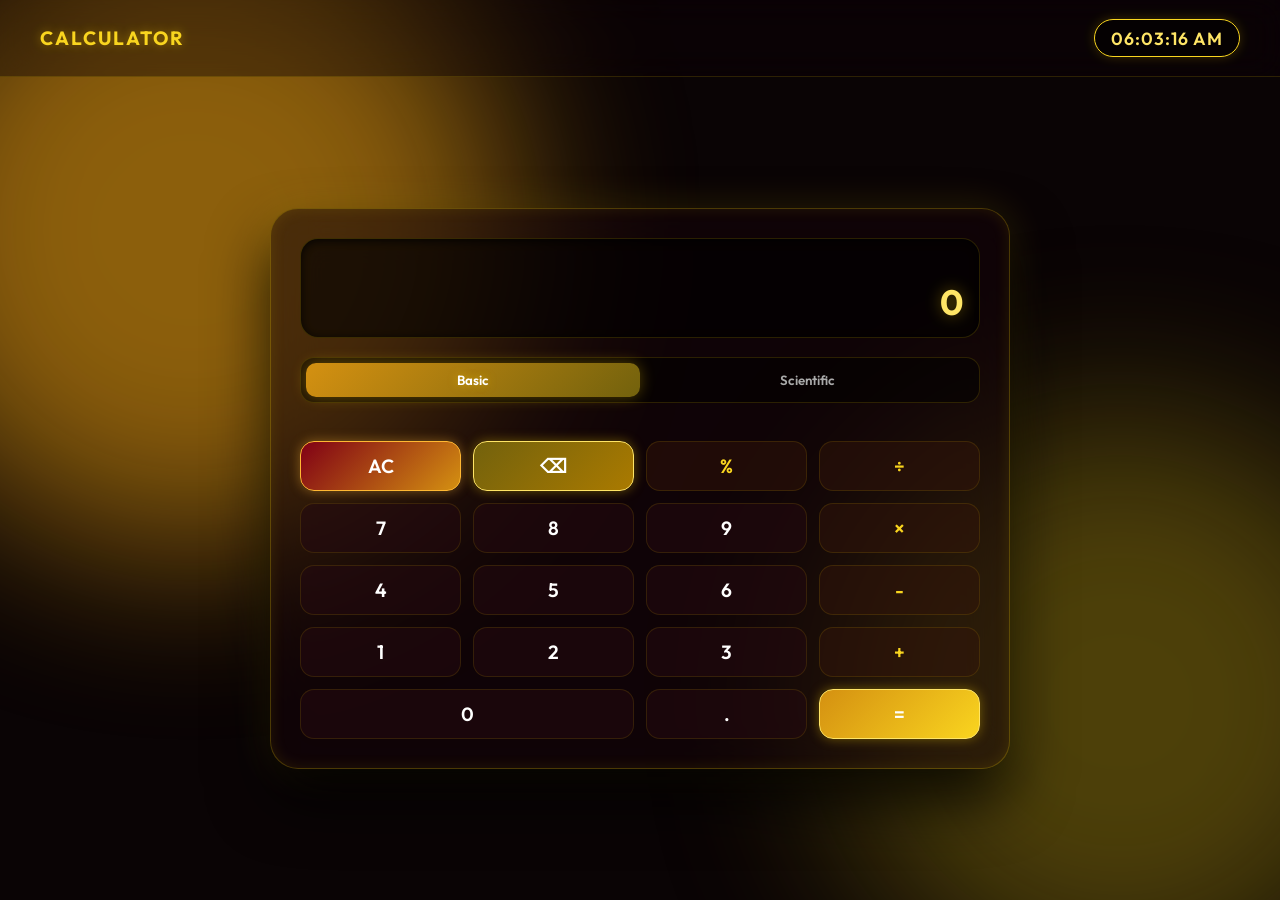
==== index.html @ 76dc109c "Refactor HTML structure and attributes in calculator Updated input attributes for expression line an" ====
<!DOCTYPE html>
<html lang="en">
<head>
  <meta charset="UTF-8" />
  <meta name="viewport" content="width=device-width, initial-scale=1.0, maximum-scale=1.0, user-scalable=no" />
  <title>Calculator</title>
  <link rel="stylesheet" href="cal_style.css" />
  <link href="https://fonts.googleapis.com/css2?family=Outfit:wght@300;400;600;700&display=swap" rel="stylesheet" />
</head>
<body>

  <!-- Animated Ambient Aura Background -->
  <div class="aura-bg">
    <div class="orb orb-1"></div>
    <div class="orb orb-2"></div>
  </div>

  <!-- Interactive Outside Cursor Glow Light -->
  <div class="cursor-glow" id="cursor-glow"></div>

  <!-- Top Bar with Live Clock -->
  <header class="top-bar">
    <div class="brand">CALCULATOR</div>
    <div id="live-clock" class="clock-display">00:00:00 AM</div>
  </header>

  <!-- Main Calculator Wrapper -->
  <main class="calc-wrapper">
    <div class="calculator-card" id="calculator">

      <!-- Display Screen (scrollable) -->
      <div class="display-container" id="display-container">
        <div class="history-panel" id="history-panel"></div>
        <div class="expression-line" id="expression" contenteditable="false" inputmode="none"></div>
        <div class="result-line" id="result">0</div>
      </div>

      <!-- Mode Selector -->
      <div class="mode-bar">
        <button class="mode-btn active" id="mode-basic-btn">
          <span>Basic</span>
        </button>
        <button class="mode-btn" id="mode-trig-btn">
          <span>Scientific</span>
        </button>
      </div>

      <!-- Scientific Panel -->
      <div class="keypad extended-keypad hidden" id="scientific-panel">
        <button class="btn btn-sci" data-fn="sin">sin</button>
        <button class="btn btn-sci" data-fn="cos">cos</button>
        <button class="btn btn-sci" data-fn="tan">tan</button>
        <button class="btn btn-sci" data-fn="log">log</button>
        <button class="btn btn-sci" data-fn="ln">ln</button>
        <button class="btn btn-sci" data-val="^">x^y</button>
        <button class="btn btn-sci" data-val="π">π</button>
        <button class="btn btn-sci" data-fn="sqrt">√</button>
      </div>

      <!-- Main Keypad -->
      <div class="keypad main-keypad">
        <button class="btn btn-clear-all glow-red" id="btn-ac">AC</button>
        <button class="btn btn-clear-one glow-gold" id="btn-ce">⌫</button>
        <button class="btn btn-op" data-val="%">%</button>
        <button class="btn btn-op" data-val="÷">÷</button>

        <button class="btn btn-num" data-val="7">7</button>
        <button class="btn btn-num" data-val="8">8</button>
        <button class="btn btn-num" data-val="9">9</button>
        <button class="btn btn-op" data-val="×">×</button>

        <button class="btn btn-num" data-val="4">4</button>
        <button class="btn btn-num" data-val="5">5</button>
        <button class="btn btn-num" data-val="6">6</button>
        <button class="btn btn-op" data-val="-">-</button>

        <button class="btn btn-num" data-val="1">1</button>
        <button class="btn btn-num" data-val="2">2</button>
        <button class="btn btn-num" data-val="3">3</button>
        <button class="btn btn-op" data-val="+">+</button>

        <button class="btn btn-num span-2" data-val="0">0</button>
        <button class="btn btn-num" data-val=".">.</button>
        <button class="btn btn-equals glow-gold" id="btn-equals">=</button>
      </div>

    </div>
  </main>

  <script src="cal_script.js"></script>
</body>
</html>
---- cal_style.css ----
:root {
  --hue-gold: 45;
  --hue-rainbow: 0;

  --bg-dark: #0a0405;
  --gold-primary: hsl(var(--hue-gold), 95%, 55%);
  --gold-glow: hsl(var(--hue-gold), 100%, 70%);
  --gold-dark: hsl(var(--hue-gold), 80%, 25%);
  --rainbow-color: hsl(var(--hue-rainbow), 85%, 45%);

  --glass-bg: rgba(20, 5, 10, 0.55);
  --glass-border: rgba(255, 215, 0, 0.25);
  --btn-bg: rgba(35, 10, 15, 0.6);
  --btn-hover: rgba(75, 18, 30, 0.85);

  --ease-spring: cubic-bezier(0.175, 0.885, 0.32, 1.275);
  --ease-smooth: cubic-bezier(0.16, 1, 0.3, 1);
}

* {
  margin: 0;
  padding: 0;
  box-sizing: border-box;
  font-family: 'Outfit', sans-serif;
  user-select: none;
  transition: border-color 0.8s ease, color 0.8s ease, box-shadow 0.8s ease;
}

body {
  min-height: 100vh;
  background-color: var(--bg-dark);
  color: #fff;
  display: flex;
  flex-direction: column;
  overflow: hidden;
  position: relative;
}

.cursor-glow {
  position: fixed;
  top: 0;
  left: 0;
  width: 450px;
  height: 450px;
  background: radial-gradient(
    circle,
    hsla(var(--hue-gold), 100%, 60%, 0.35) 0%,
    hsla(var(--hue-rainbow), 90%, 50%, 0.18) 40%,
    transparent 70%
  );
  border-radius: 50%;
  pointer-events: none;
  z-index: 1;
  transform: translate(-50%, -50%);
  opacity: 0;
  filter: blur(25px);
  will-change: transform, opacity, background;
  transition: opacity 0.4s var(--ease-smooth);
}

.cursor-glow.visible {
  opacity: 1;
}

.aura-bg {
  position: absolute;
  top: 0;
  left: 0;
  width: 100vw;
  height: 100vh;
  overflow: hidden;
  z-index: 0;
  pointer-events: none;
}

.orb {
  position: absolute;
  border-radius: 50%;
  filter: blur(90px);
  opacity: 0.65;
  will-change: transform, background;
  transition: background 1s ease;
}

.orb-1 {
  width: 50vw;
  height: 50vw;
  background: var(--rainbow-color);
  top: -10%;
  left: -10%;
  animation: floatOrb1 18s ease-in-out infinite alternate;
}

.orb-2 {
  width: 45vw;
  height: 45vw;
  background: var(--gold-dark);
  bottom: -10%;
  right: -10%;
  animation: floatOrb2 22s ease-in-out infinite alternate;
}

@keyframes floatOrb1 {
  0% { transform: translate(0, 0) scale(1); }
  50% { transform: translate(15%, 15%) scale(1.1); }
  100% { transform: translate(-5%, 20%) scale(0.95); }
}

@keyframes floatOrb2 {
  0% { transform: translate(0, 0) scale(1); }
  50% { transform: translate(-15%, -15%) scale(1.15); }
  100% { transform: translate(10%, -10%) scale(0.9); }
}

.top-bar {
  display: flex;
  justify-content: space-between;
  align-items: center;
  padding: 1.2rem 2.5rem;
  width: 100%;
  background: rgba(10, 0, 5, 0.4);
  backdrop-filter: blur(16px);
  border-bottom: 1px solid rgba(255, 215, 0, 0.15);
  position: relative;
  z-index: 10;
  animation: slideDown 0.8s var(--ease-smooth);
}

@keyframes slideDown {
  from { transform: translateY(-100%); opacity: 0; }
  to { transform: translateY(0); opacity: 1; }
}

.brand {
  font-weight: 700;
  letter-spacing: 2px;
  color: var(--gold-primary);
  font-size: 1.2rem;
  text-shadow: 0 0 10px rgba(255, 215, 0, 0.4);
}

.clock-display {
  font-weight: 600;
  font-size: 1.1rem;
  color: var(--gold-glow);
  background: rgba(0, 0, 0, 0.4);
  padding: 0.4rem 1rem;
  border-radius: 20px;
  border: 1px solid var(--gold-primary);
  box-shadow: 0 0 12px rgba(255, 215, 0, 0.2);
  letter-spacing: 1px;
}

.calc-wrapper {
  flex: 1;
  display: flex;
  justify-content: center;
  align-items: center;
  padding: 1.5rem;
  position: relative;
  z-index: 5;
}

.calculator-card {
  background: var(--glass-bg);
  backdrop-filter: blur(25px);
  border: 1px solid var(--glass-border);
  border-radius: 28px;
  padding: 1.8rem;
  box-shadow: 0 30px 60px rgba(0, 0, 0, 0.85),
              0 0 40px rgba(255, 215, 0, 0.15),
              inset 0 0 15px rgba(255, 215, 0, 0.1);
  display: flex;
  flex-direction: column;
  gap: 1.2rem;
  will-change: transform, height;
  transition: height 0.5s var(--ease-spring), transform 0.5s var(--ease-spring);
  animation: popIn 0.9s var(--ease-spring) forwards;
}

@keyframes popIn {
  from { opacity: 0; transform: scale(0.85) translateY(30px); }
  to { opacity: 1; transform: scale(1) translateY(0); }
}

@media (min-width: 769px) {
  .calculator-card {
    aspect-ratio: 16 / 9;
    width: 740px;
    max-height: 85vh;
  }
}

@media (max-width: 768px) {
  .calculator-card {
    aspect-ratio: 9 / 16;
    width: 100%;
    max-width: 380px;
    padding: 1.2rem;
  }
}

.display-container {
  background: rgba(0, 0, 0, 0.6);
  border-radius: 18px;
  padding: 0.8rem 1rem;
  border: 1px solid rgba(255, 215, 0, 0.15);
  display: flex;
  flex-direction: column;
  justify-content: flex-end;
  align-items: flex-end;
  height: 100px;
  overflow-y: auto;
  box-shadow: inset 0 2px 10px rgba(0, 0, 0, 0.8);
  word-break: break-all;
  scroll-behavior: smooth;
}

.display-container::-webkit-scrollbar {
  width: 4px;
}
.display-container::-webkit-scrollbar-track {
  background: transparent;
}
.display-container::-webkit-scrollbar-thumb {
  background: rgba(255, 215, 0, 0.25);
  border-radius: 4px;
}

.history-panel {
  width: 100%;
  display: flex;
  flex-direction: column;
  align-items: flex-end;
  gap: 2px;
  margin-bottom: 6px;
  flex-shrink: 0;
}

.history-item {
  font-size: 0.8rem;
  color: rgba(255, 255, 255, 0.45);
  padding: 1px 4px;
  border-radius: 4px;
  background: rgba(255, 215, 0, 0.05);
  max-width: 100%;
  text-align: right;
  word-break: break-all;
}

/* Expression line – now editable with a visible caret */
.expression-line {
  font-size: 1rem;
  color: rgba(255, 255, 255, 0.6);
  min-height: 1.2rem;
  margin-bottom: 0.3rem;
  width: 100%;
  text-align: right;
  flex-shrink: 0;
  outline: none;
  caret-color: var(--gold-glow);
  word-break: break-all;
  white-space: pre-wrap;
}

.result-line {
  font-size: 2.2rem;
  font-weight: 700;
  color: var(--gold-glow);
  text-shadow: 0 0 15px rgba(255, 215, 0, 0.4);
  transition: transform 0.2s var(--ease-spring);
  width: 100%;
  text-align: right;
  flex-shrink: 0;
}

.mode-bar {
  display: flex;
  position: relative;
  background: rgba(0, 0, 0, 0.5);
  padding: 5px;
  border-radius: 14px;
  border: 1px solid rgba(255, 215, 0, 0.15);
}

.mode-btn {
  flex: 1;
  padding: 0.55rem;
  border: none;
  background: transparent;
  color: #aaa;
  font-weight: 600;
  border-radius: 10px;
  cursor: pointer;
  position: relative;
  z-index: 2;
  transition: color 0.4s var(--ease-smooth);
}

.mode-btn.active {
  color: #fff;
  text-shadow: 0 0 8px rgba(255, 215, 0, 0.5);
}

.mode-bar::before {
  content: '';
  position: absolute;
  top: 5px;
  left: 5px;
  width: calc(50% - 5px);
  height: calc(100% - 10px);
  background: linear-gradient(135deg, var(--rainbow-color), var(--gold-dark));
  border-radius: 10px;
  box-shadow: 0 0 15px rgba(255, 215, 0, 0.3);
  transition: transform 0.45s var(--ease-spring), background 1s ease;
  z-index: 1;
}

.mode-bar.trig-active::before {
  transform: translateX(100%);
}

.keypad {
  display: grid;
  gap: 0.75rem;
}

.main-keypad {
  grid-template-columns: repeat(4, 1fr);
  flex: 1;
}

.extended-keypad {
  grid-template-columns: repeat(4, 1fr);
  transition: all 0.5s var(--ease-spring);
  max-height: 200px;
  opacity: 1;
  transform: translateY(0) scaleY(1);
  transform-origin: top;
}

.extended-keypad.hidden {
  max-height: 0;
  opacity: 0;
  transform: translateY(-15px) scaleY(0.8);
  padding: 0;
  margin: 0;
  pointer-events: none;
  overflow: hidden;
}

.btn {
  background: var(--btn-bg);
  border: 1px solid rgba(255, 215, 0, 0.12);
  color: #fff;
  font-size: 1.2rem;
  font-weight: 600;
  border-radius: 14px;
  cursor: pointer;
  display: flex;
  justify-content: center;
  align-items: center;
  min-height: 50px;
  position: relative;
  overflow: hidden;
  will-change: transform, box-shadow;
  transition: transform 0.3s var(--ease-spring),
              box-shadow 0.3s var(--ease-smooth),
              background 0.5s ease,
              border-color 0.5s ease;
}

.btn:hover {
  transform: translateY(-4px) scale(1.04);
  background: var(--btn-hover);
  border-color: var(--gold-primary);
  box-shadow: 0 10px 20px rgba(0, 0, 0, 0.5),
              0 0 15px rgba(255, 215, 0, 0.35);
}

.btn:active {
  transform: translateY(2px) scale(0.95);
  transition: transform 0.08s ease-out;
}

.ripple {
  position: absolute;
  border-radius: 50%;
  background: rgba(255, 255, 255, 0.45);
  transform: scale(0);
  animation: rippleAnim 0.6s linear;
  pointer-events: none;
}

@keyframes rippleAnim {
  to { transform: scale(4); opacity: 0; }
}

.btn-op {
  color: var(--gold-primary);
  background: rgba(50, 20, 10, 0.5);
}

.btn-sci {
  font-size: 0.95rem;
  color: #e0d0b0;
  background: rgba(30, 10, 20, 0.6);
}

.glow-red {
  background: linear-gradient(135deg, #800015, var(--rainbow-color));
  border-color: hsl(var(--hue-rainbow), 100%, 60%);
  color: #fff;
  box-shadow: 0 0 12px hsla(var(--hue-rainbow), 100%, 60%, 0.4);
}

.glow-red:hover {
  box-shadow: 0 0 25px hsla(var(--hue-rainbow), 100%, 70%, 0.9),
              0 0 40px hsla(var(--hue-rainbow), 100%, 60%, 0.5);
}

.glow-gold {
  background: linear-gradient(135deg, var(--gold-dark), #aa7a00);
  border-color: var(--gold-glow);
  color: #fff;
  box-shadow: 0 0 12px rgba(255, 215, 0, 0.35);
}

.glow-gold:hover {
  box-shadow: 0 0 25px rgba(255, 215, 0, 0.9),
              0 0 40px rgba(255, 215, 0, 0.5);
}

.btn-equals {
  grid-column: span 1;
  background: linear-gradient(135deg, var(--rainbow-color), var(--gold-primary));
  color: #fff;
}

.span-2 {
  grid-column: span 2;
}

.bump {
  animation: resultBump 0.35s var(--ease-spring);
}

@keyframes resultBump {
  0% { transform: scale(1); }
  50% { transform: scale(1.12); }
  100% { transform: scale(1); }
}
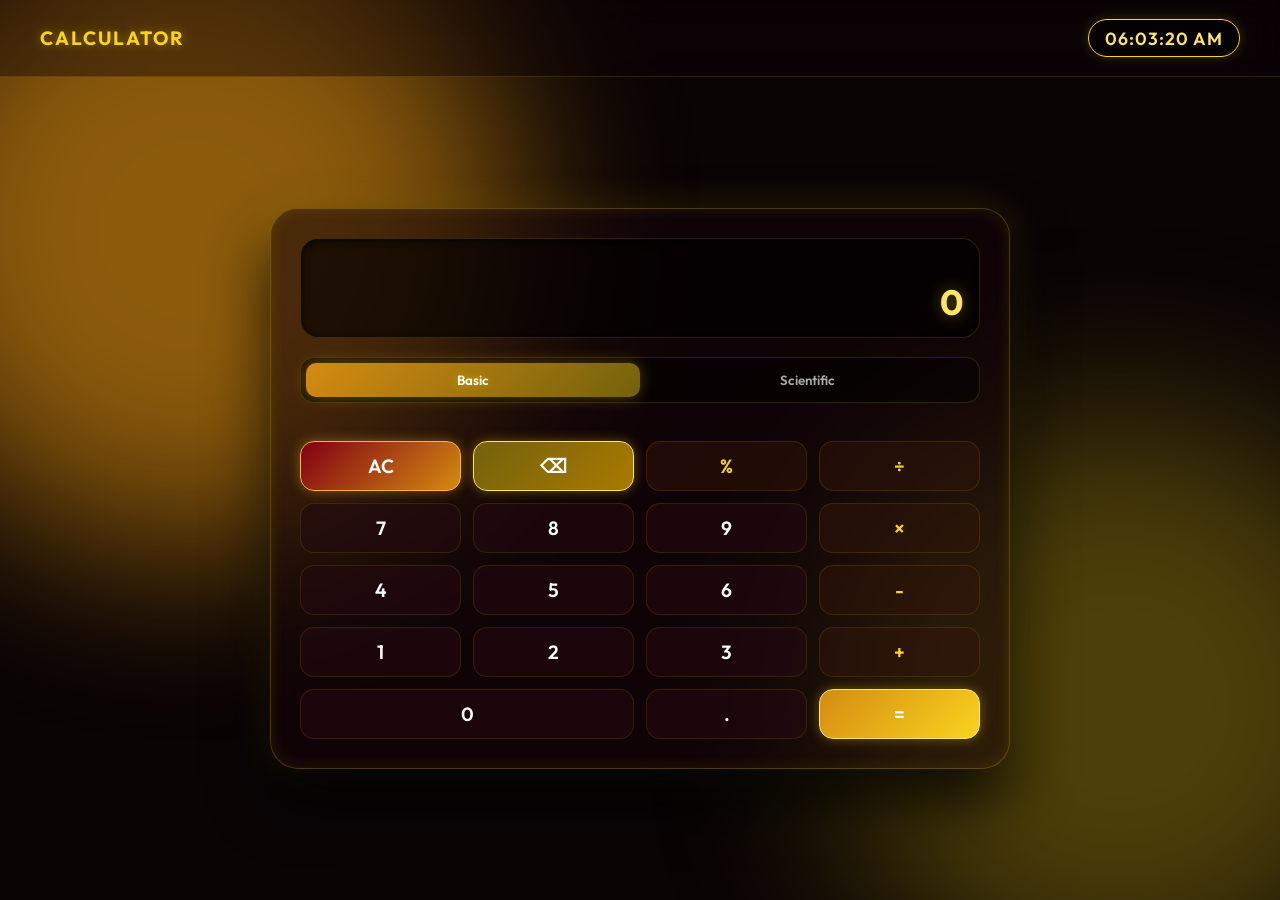
==== commit f9171166: "Fix HTML formatting and ensure proper structure" ====
--- a/index.html
+++ b/index.html
@@ -37,51 +37,51 @@
 
       <!-- Mode Selector -->
       <div class="mode-bar">
-        <button class="mode-btn active" id="mode-basic-btn">
+        <button class="mode-btn active" id="mode-basic-btn" type="button">
           <span>Basic</span>
         </button>
-        <button class="mode-btn" id="mode-trig-btn">
+        <button class="mode-btn" id="mode-trig-btn" type="button">
           <span>Scientific</span>
         </button>
       </div>
 
       <!-- Scientific Panel -->
       <div class="keypad extended-keypad hidden" id="scientific-panel">
-        <button class="btn btn-sci" data-fn="sin">sin</button>
-        <button class="btn btn-sci" data-fn="cos">cos</button>
-        <button class="btn btn-sci" data-fn="tan">tan</button>
-        <button class="btn btn-sci" data-fn="log">log</button>
-        <button class="btn btn-sci" data-fn="ln">ln</button>
-        <button class="btn btn-sci" data-val="^">x^y</button>
-        <button class="btn btn-sci" data-val="π">π</button>
-        <button class="btn btn-sci" data-fn="sqrt">√</button>
+        <button class="btn btn-sci" data-fn="sin" type="button">sin</button>
+        <button class="btn btn-sci" data-fn="cos" type="button">cos</button>
+        <button class="btn btn-sci" data-fn="tan" type="button">tan</button>
+        <button class="btn btn-sci" data-fn="log" type="button">log</button>
+        <button class="btn btn-sci" data-fn="ln" type="button">ln</button>
+        <button class="btn btn-sci" data-val="^" type="button">x^y</button>
+        <button class="btn btn-sci" data-val="π" type="button">π</button>
+        <button class="btn btn-sci" data-fn="sqrt" type="button">√</button>
       </div>
 
       <!-- Main Keypad -->
       <div class="keypad main-keypad">
-        <button class="btn btn-clear-all glow-red" id="btn-ac">AC</button>
-        <button class="btn btn-clear-one glow-gold" id="btn-ce">⌫</button>
-        <button class="btn btn-op" data-val="%">%</button>
-        <button class="btn btn-op" data-val="÷">÷</button>
+        <button class="btn btn-clear-all glow-red" id="btn-ac" type="button">AC</button>
+        <button class="btn btn-clear-one glow-gold" id="btn-ce" type="button">⌫</button>
+        <button class="btn btn-op" data-val="%" type="button">%</button>
+        <button class="btn btn-op" data-val="÷" type="button">÷</button>
 
-        <button class="btn btn-num" data-val="7">7</button>
-        <button class="btn btn-num" data-val="8">8</button>
-        <button class="btn btn-num" data-val="9">9</button>
-        <button class="btn btn-op" data-val="×">×</button>
+        <button class="btn btn-num" data-val="7" type="button">7</button>
+        <button class="btn btn-num" data-val="8" type="button">8</button>
+        <button class="btn btn-num" data-val="9" type="button">9</button>
+        <button class="btn btn-op" data-val="×" type="button">×</button>
 
-        <button class="btn btn-num" data-val="4">4</button>
-        <button class="btn btn-num" data-val="5">5</button>
-        <button class="btn btn-num" data-val="6">6</button>
-        <button class="btn btn-op" data-val="-">-</button>
+        <button class="btn btn-num" data-val="4" type="button">4</button>
+        <button class="btn btn-num" data-val="5" type="button">5</button>
+        <button class="btn btn-num" data-val="6" type="button">6</button>
+        <button class="btn btn-op" data-val="-" type="button">-</button>
 
-        <button class="btn btn-num" data-val="1">1</button>
-        <button class="btn btn-num" data-val="2">2</button>
-        <button class="btn btn-num" data-val="3">3</button>
-        <button class="btn btn-op" data-val="+">+</button>
+        <button class="btn btn-num" data-val="1" type="button">1</button>
+        <button class="btn btn-num" data-val="2" type="button">2</button>
+        <button class="btn btn-num" data-val="3" type="button">3</button>
+        <button class="btn btn-op" data-val="+" type="button">+</button>
 
-        <button class="btn btn-num span-2" data-val="0">0</button>
-        <button class="btn btn-num" data-val=".">.</button>
-        <button class="btn btn-equals glow-gold" id="btn-equals">=</button>
+        <button class="btn btn-num span-2" data-val="0" type="button">0</button>
+        <button class="btn btn-num" data-val="." type="button">.</button>
+        <button class="btn btn-equals glow-gold" id="btn-equals" type="button">=</button>
       </div>
 
     </div>
--- a/cal_style.css
+++ b/cal_style.css
@@ -248,7 +248,7 @@
   word-break: break-all;
 }
 
-/* Expression line – now editable with a visible caret */
+/* Expression line – display only, no focus/caret */
 .expression-line {
   font-size: 1rem;
   color: rgba(255, 255, 255, 0.6);
@@ -258,9 +258,9 @@
   text-align: right;
   flex-shrink: 0;
   outline: none;
-  caret-color: var(--gold-glow);
   word-break: break-all;
   white-space: pre-wrap;
+  pointer-events: none;
 }
 
 .result-line {
@@ -449,4 +449,4 @@
   0% { transform: scale(1); }
   50% { transform: scale(1.12); }
   100% { transform: scale(1); }
-}+}
